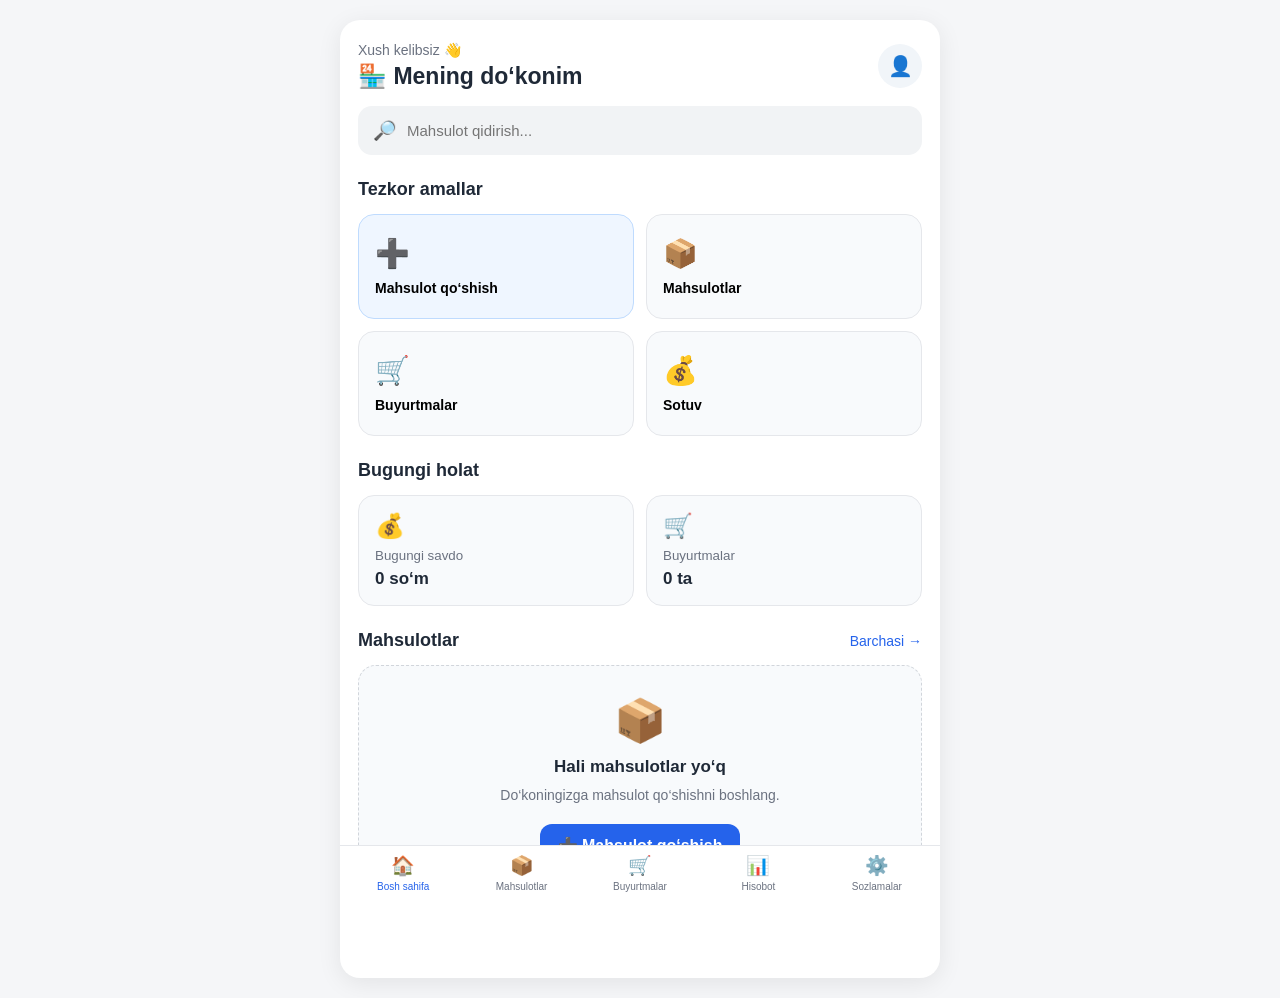
==== miniapp/index.html @ a4bd6965 "Add Telegram Mini App" ====
<!DOCTYPE html>
<html lang="uz">
<head>
    <meta charset="UTF-8">
    <meta name="viewport" content="width=device-width, initial-scale=1.0">

    <title>UstaBot — Do‘kon</title>

    <script src="https://telegram.org/js/telegram-web-app.js"></script>

    <link rel="stylesheet" href="css/style.css">
</head>

<body>

    <div class="app">

        <header class="header">
            <div>
                <div class="welcome">Xush kelibsiz 👋</div>
                <h1>🏪 Mening do‘konim</h1>
            </div>

            <button class="profile-btn">👤</button>
        </header>


        <main>

            <!-- SEARCH -->

            <div class="search-box">
                <span>🔎</span>
                <input
                    type="text"
                    placeholder="Mahsulot qidirish..."
                >
            </div>


            <!-- QUICK ACTIONS -->

            <section class="section">

                <h2>Tezkor amallar</h2>

                <div class="quick-actions">

                    <button class="action-card add">
                        <span>➕</span>
                        <b>Mahsulot qo‘shish</b>
                    </button>

                    <button class="action-card">
                        <span>📦</span>
                        <b>Mahsulotlar</b>
                    </button>

                    <button class="action-card">
                        <span>🛒</span>
                        <b>Buyurtmalar</b>
                    </button>

                    <button class="action-card">
                        <span>💰</span>
                        <b>Sotuv</b>
                    </button>

                </div>

            </section>


            <!-- STATISTICS -->

            <section class="section">

                <h2>Bugungi holat</h2>

                <div class="stats">

                    <div class="stat-card">
                        <span>💰</span>
                        <small>Bugungi savdo</small>
                        <strong>0 so‘m</strong>
                    </div>

                    <div class="stat-card">
                        <span>🛒</span>
                        <small>Buyurtmalar</small>
                        <strong>0 ta</strong>
                    </div>

                </div>

            </section>


            <!-- PRODUCTS -->

            <section class="section">

                <div class="section-title">

                    <h2>Mahsulotlar</h2>

                    <button class="see-all">
                        Barchasi →
                    </button>

                </div>


                <div class="empty-products">

                    <div class="empty-icon">📦</div>

                    <h3>Hali mahsulotlar yo‘q</h3>

                    <p>
                        Do‘koningizga mahsulot qo‘shishni boshlang.
                    </p>

                    <button class="primary-btn">
                        ➕ Mahsulot qo‘shish
                    </button>

                </div>

            </section>

        </main>


        <!-- BOTTOM NAVIGATION -->

        <nav class="bottom-nav">

            <button class="active">
                🏠
                <span>Bosh sahifa</span>
            </button>

            <button>
                📦
                <span>Mahsulotlar</span>
            </button>

            <button>
                🛒
                <span>Buyurtmalar</span>
            </button>

            <button>
                📊
                <span>Hisobot</span>
            </button>

            <button>
                ⚙️
                <span>Sozlamalar</span>
            </button>

        </nav>

    </div>

    <script src="js/app.js"></script>

</body>
</html>
---- miniapp/css/style.css ----
* {
    box-sizing: border-box;
    margin: 0;
    padding: 0;
}

body {
    font-family: Arial, sans-serif;
    background: #f5f6f8;
    color: #1f2937;
}

button,
input {
    font: inherit;
}

button {
    border: none;
    background: none;
    cursor: pointer;
}

.app {
    max-width: 600px;
    min-height: 100vh;
    margin: auto;
    background: #ffffff;
    padding-bottom: 80px;
}

/* HEADER */

.header {
    display: flex;
    align-items: center;
    justify-content: space-between;
    padding: 22px 18px 16px;
}

.welcome {
    font-size: 14px;
    color: #6b7280;
    margin-bottom: 5px;
}

.header h1 {
    font-size: 23px;
}

.profile-btn {
    width: 44px;
    height: 44px;
    border-radius: 50%;
    background: #f1f5f9;
    font-size: 20px;
}


/* SEARCH */

.search-box {
    display: flex;
    align-items: center;
    gap: 10px;

    margin: 0 18px;
    padding: 13px 15px;

    background: #f1f3f5;
    border-radius: 14px;
}

.search-box span {
    font-size: 19px;
}

.search-box input {
    width: 100%;
    border: none;
    outline: none;
    background: transparent;
    font-size: 15px;
}


/* SECTIONS */

.section {
    padding: 24px 18px 0;
}

.section h2 {
    font-size: 18px;
    margin-bottom: 14px;
}

.section-title {
    display: flex;
    justify-content: space-between;
    align-items: center;
}

.section-title h2 {
    margin-bottom: 0;
}

.see-all {
    color: #2563eb;
    font-size: 14px;
}


/* QUICK ACTIONS */

.quick-actions {
    display: grid;
    grid-template-columns: 1fr 1fr;
    gap: 12px;
}

.action-card {
    min-height: 105px;

    display: flex;
    flex-direction: column;
    align-items: flex-start;
    justify-content: center;

    padding: 16px;

    background: #f8fafc;
    border: 1px solid #e5e7eb;
    border-radius: 16px;

    text-align: left;
}

.action-card span {
    font-size: 28px;
    margin-bottom: 10px;
}

.action-card b {
    font-size: 14px;
}

.action-card.add {
    background: #eff6ff;
    border-color: #bfdbfe;
}


/* STATISTICS */

.stats {
    display: grid;
    grid-template-columns: 1fr 1fr;
    gap: 12px;
}

.stat-card {
    padding: 16px;

    background: #f8fafc;
    border-radius: 16px;
    border: 1px solid #e5e7eb;
}

.stat-card span {
    display: block;
    font-size: 24px;
    margin-bottom: 8px;
}

.stat-card small {
    display: block;
    color: #6b7280;
    margin-bottom: 6px;
}

.stat-card strong {
    font-size: 17px;
}


/* EMPTY PRODUCTS */

.empty-products {
    margin-top: 14px;
    padding: 30px 18px;

    text-align: center;

    background: #f8fafc;
    border-radius: 18px;
    border: 1px dashed #d1d5db;
}

.empty-icon {
    font-size: 42px;
    margin-bottom: 12px;
}

.empty-products h3 {
    margin-bottom: 8px;
    font-size: 17px;
}

.empty-products p {
    color: #6b7280;
    font-size: 14px;
    line-height: 1.5;
    margin-bottom: 18px;
}

.primary-btn {
    padding: 12px 18px;

    background: #2563eb;
    color: white;

    border-radius: 12px;

    font-weight: bold;
}


/* BOTTOM NAVIGATION */

.bottom-nav {
    position: fixed;

    left: 50%;
    bottom: 0;

    transform: translateX(-50%);

    width: min(600px, 100%);

    display: grid;
    grid-template-columns: repeat(5, 1fr);

    padding: 8px 4px;

    background: white;
    border-top: 1px solid #e5e7eb;

    z-index: 100;
}

.bottom-nav button {
    display: flex;
    flex-direction: column;
    align-items: center;

    gap: 4px;

    color: #6b7280;

    font-size: 19px;
}

.bottom-nav button span {
    font-size: 10px;
}

.bottom-nav button.active {
    color: #2563eb;
}


/* DESKTOP */

@media (min-width: 700px) {

    body {
        padding: 20px;
    }

    .app {
        min-height: calc(100vh - 40px);
        border-radius: 20px;
        overflow: hidden;
        box-shadow: 0 5px 25px rgba(0, 0, 0, 0.08);
    }

}
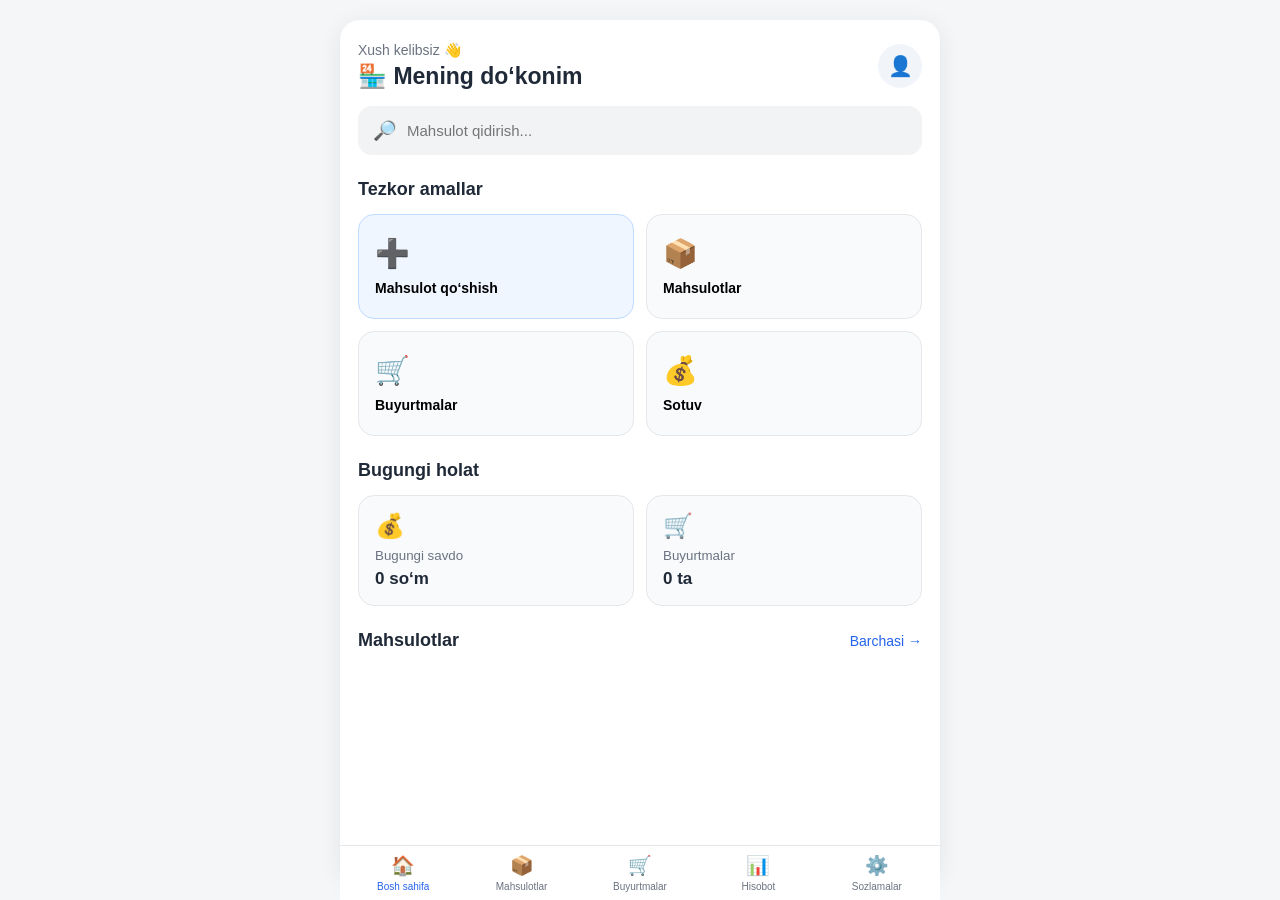
==== commit 8ab41ab1: "Update Mini App products and API connection" ====
--- a/miniapp/index.html
+++ b/miniapp/index.html
@@ -111,19 +111,9 @@
                 </div>
 
 
-                <div class="empty-products">
-
-                    <div class="empty-icon">📦</div>
-
-                    <h3>Hali mahsulotlar yo‘q</h3>
-
-                    <p>
-                        Do‘koningizga mahsulot qo‘shishni boshlang.
-                    </p>
-
-                    <button class="primary-btn">
-                        ➕ Mahsulot qo‘shish
-                    </button>
+                <div class="products-list" id="productsList">
+
+                    <!-- Mahsulotlar JavaScript orqali shu yerga chiqadi -->
 
                 </div>
 
@@ -131,6 +121,69 @@
 
         </main>
 
+        <!-- ADD PRODUCT MODAL -->
+        <div class="modal hidden" id="addProductModal">
+            <div class="modal-box">
+
+                <div class="modal-header">
+                    <h2>➕ Mahsulot qo‘shish</h2>
+                    <button id="closeProductModal">✕</button>
+                </div>
+
+                <label>Mahsulot nomi</label>
+                <input
+                    id="productName"
+                    type="text"
+                    placeholder="Masalan: PPR truba 25"
+                >
+
+                <label>Kategoriya</label>
+                <select id="productCategory">
+                    <option value="">Kategoriyani tanlang</option>
+                    <option>Truba</option>
+                    <option>Fitting</option>
+                    <option>Krannik</option>
+                    <option>Nasos</option>
+                    <option>Jihoz</option>
+                    <option>Boshqa</option>
+                </select>
+
+                <label>Narxi</label>
+                <input
+                    id="productPrice"
+                    type="number"
+                    placeholder="Masalan: 18000"
+                >
+
+                <label>O‘lchov birligi</label>
+                <select id="productUnit">
+                    <option value="dona">Dona</option>
+                    <option value="metr">Metr</option>
+                    <option value="kg">Kg</option>
+                    <option value="litr">Litr</option>
+                    <option value="komplekt">Komplekt</option>
+                </select>
+
+                <label>Mavjud miqdor</label>
+                <input
+                    id="productQuantity"
+                    type="number"
+                    placeholder="Masalan: 120"
+                >
+
+                <label>Mahsulot rasmi</label>
+                <input
+                    id="productImage"
+                    type="file"
+                    accept="image/*"
+                >
+
+                <button class="primary-btn save-product-btn" id="saveProduct">
+                    💾 Mahsulotni saqlash
+                </button>
+
+            </div>
+        </div>
 
         <!-- BOTTOM NAVIGATION -->
 
--- a/miniapp/css/style.css
+++ b/miniapp/css/style.css
@@ -286,3 +286,76 @@
     }
 
 }
+/* ADD PRODUCT MODAL */
+
+.modal {
+    position: fixed;
+    inset: 0;
+    background: rgba(0, 0, 0, 0.45);
+    display: flex;
+    align-items: flex-end;
+    justify-content: center;
+    z-index: 1000;
+}
+
+.modal.hidden {
+    display: none;
+}
+
+.modal-box {
+    width: min(600px, 100%);
+    max-height: 90vh;
+    overflow-y: auto;
+    background: white;
+    border-radius: 24px 24px 0 0;
+    padding: 22px 18px 30px;
+}
+
+.modal-header {
+    display: flex;
+    align-items: center;
+    justify-content: space-between;
+    margin-bottom: 22px;
+}
+
+.modal-header h2 {
+    font-size: 21px;
+}
+
+.modal-header button {
+    width: 38px;
+    height: 38px;
+    border-radius: 50%;
+    background: #f1f5f9;
+    font-size: 18px;
+}
+
+.modal-box label {
+    display: block;
+    margin: 14px 0 7px;
+    font-size: 14px;
+    font-weight: bold;
+    color: #374151;
+}
+
+.modal-box input,
+.modal-box select {
+    width: 100%;
+    padding: 13px 14px;
+    border: 1px solid #d1d5db;
+    border-radius: 12px;
+    outline: none;
+    background: #f8fafc;
+}
+
+.modal-box input:focus,
+.modal-box select:focus {
+    border-color: #2563eb;
+    background: white;
+}
+
+.save-product-btn {
+    width: 100%;
+    margin-top: 22px;
+    padding: 14px;
+}
